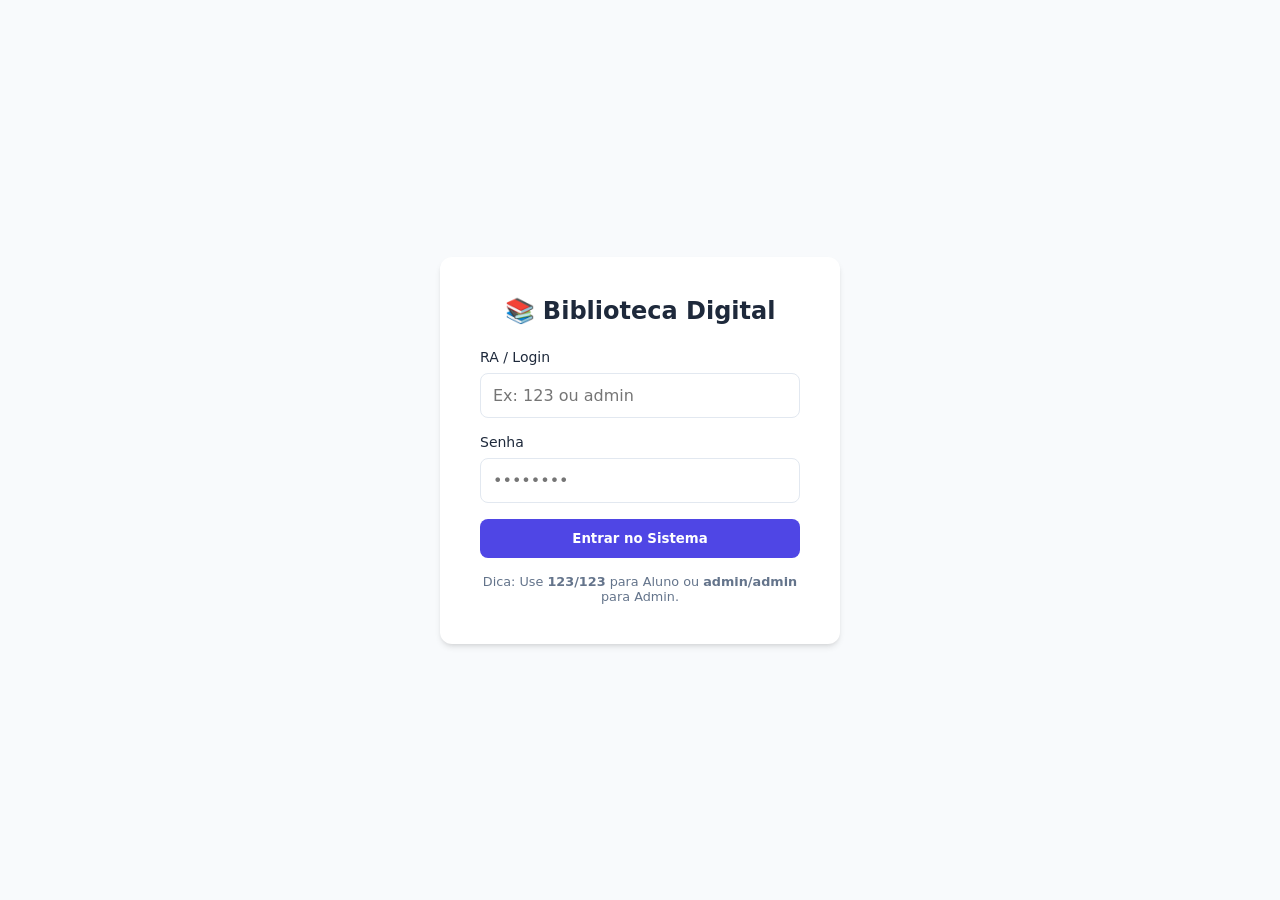
==== index.html @ 7f7744cf "Initial commit - Biblioteca Digital IMSIL" ====
<!DOCTYPE html>
<html lang="pt-br">
<head>
    <meta charset="UTF-8">
    <meta name="viewport" content="width=device-width, initial-scale=1.0">
    <title>Login - Biblioteca Digital</title>
    <link rel="stylesheet" href="css/style.css">
</head>
<body>
    <div class="login-container">
        <div class="auth-card">
            <h1>📚 Biblioteca Digital</h1>
            <form id="loginForm">
                <div class="form-group">
                    <label for="ra">RA / Login</label>
                    <input type="text" id="ra" placeholder="Ex: 123 ou admin" required>
                </div>
                <div class="form-group">
                    <label for="senha">Senha</label>
                    <input type="password" id="senha" placeholder="••••••••" required>
                </div>
                <button type="submit">Entrar no Sistema</button>
                <p style="margin-top: 1rem; font-size: 0.8rem; color: var(--text-muted); text-align: center;">
                    Dica: Use <b>123/123</b> para Aluno ou <b>admin/admin</b> para Admin.
                </p>
            </form>
        </div>
    </div>

    <script src="js/app.js"></script>
    <script>
        document.getElementById('loginForm').addEventListener('submit', (e) => {
            e.preventDefault();
            const ra = document.getElementById('ra').value;
            const senha = document.getElementById('senha').value;
            
            const user = LibraryApp.login(ra, senha);
            if (user) {
                if (user.tipo === 'admin') {
                    window.location.href = 'admin.html';
                } else {
                    window.location.href = 'dashboard.html';
                }
            } else {
                alert('RA ou senha incorretos!');
            }
        });
    </script>
</body>
</html>
---- css/style.css ----
/* Design System & Global Styles */
:root {
    --primary: #4f46e5;
    --primary-hover: #4338ca;
    --bg-main: #f8fafc;
    --bg-card: #ffffff;
    --text-main: #1e293b;
    --text-muted: #64748b;
    --border: #e2e8f0;
    
    --status-pending: #f59e0b;
    --status-approved: #10b981;
    --status-returned: #3b82f6;
    --status-overdue: #ef4444;
    
    --shadow: 0 4px 6px -1px rgb(0 0 0 / 0.1), 0 2px 4px -2px rgb(0 0 0 / 0.1);
    --radius: 12px;
}

* {
    margin: 0;
    padding: 0;
    box-sizing: border-box;
    font-family: 'Inter', system-ui, -apple-system, sans-serif;
}

body {
    background-color: var(--bg-main);
    color: var(--text-main);
    min-height: 100vh;
}

/* Layout */
header {
    background: var(--bg-card);
    border-bottom: 1px solid var(--border);
    padding: 1rem 2rem;
    display: flex;
    justify-content: space-between;
    align-items: center;
    position: sticky;
    top: 0;
    z-index: 100;
}

main {
    padding: 2rem;
    max-width: 1200px;
    margin: 0 auto;
}

/* Auth Pages */
.login-container {
    height: 100vh;
    display: flex;
    align-items: center;
    justify-content: center;
}

.auth-card {
    background: var(--bg-card);
    padding: 2.5rem;
    border-radius: var(--radius);
    box-shadow: var(--shadow);
    width: 100%;
    max-width: 400px;
}

.auth-card h1 {
    margin-bottom: 1.5rem;
    font-size: 1.5rem;
    text-align: center;
}

.form-group {
    margin-bottom: 1rem;
}

label {
    display: block;
    font-size: 0.875rem;
    font-weight: 500;
    margin-bottom: 0.5rem;
}

input {
    width: 100%;
    padding: 0.75rem;
    border: 1px solid var(--border);
    border-radius: 8px;
    font-size: 1rem;
    transition: border-color 0.2s;
}

input:focus {
    outline: none;
    border-color: var(--primary);
}

button {
    width: 100%;
    padding: 0.75rem;
    background: var(--primary);
    color: white;
    border: none;
    border-radius: 8px;
    font-weight: 600;
    cursor: pointer;
    transition: background 0.2s;
}

button:hover {
    background: var(--primary-hover);
}

/* Catalog & Grid */
.book-grid {
    display: grid;
    grid-template-columns: repeat(auto-fill, minmax(240px, 1fr));
    gap: 1.5rem;
    margin-top: 1.5rem;
}

.book-card {
    background: var(--bg-card);
    border-radius: var(--radius);
    overflow: hidden;
    box-shadow: var(--shadow);
    transition: transform 0.2s;
}

.book-card:hover {
    transform: translateY(-4px);
}

.book-cover {
    width: 100%;
    height: 300px;
    background: #e2e8f0;
    object-fit: cover;
}

.book-info {
    padding: 1rem;
}

.book-title {
    font-weight: 700;
    margin-bottom: 0.25rem;
}

.book-author {
    color: var(--text-muted);
    font-size: 0.875rem;
    margin-bottom: 1rem;
}

/* Badges */
.badge {
    padding: 0.25rem 0.75rem;
    border-radius: 9999px;
    font-size: 0.75rem;
    font-weight: 600;
    text-transform: uppercase;
}

.badge-pending { background: #fef3c7; color: var(--status-pending); }
.badge-approved { background: #dcfce7; color: var(--status-approved); }
.badge-returned { background: #dbeafe; color: var(--status-returned); }
.badge-overdue { background: #fee2e2; color: var(--status-overdue); }

/* Table for Admin */
.admin-table {
    width: 100%;
    border-collapse: collapse;
    background: var(--bg-card);
    border-radius: var(--radius);
    overflow: hidden;
    margin-top: 1rem;
}

.admin-table th, .admin-table td {
    padding: 1rem;
    text-align: left;
    border-bottom: 1px solid var(--border);
}

.admin-table th {
    background: #f1f5f9;
    font-weight: 600;
}

.actions {
    display: flex;
    gap: 0.5rem;
}

.btn-small {
    padding: 0.4rem 0.8rem;
    font-size: 0.875rem;
    width: auto;
}

.btn-secondary {
    background: var(--bg-main);
    color: var(--text-main);
    border: 1px solid var(--border);
}

.btn-secondary:hover {
    background: #e2e8f0;
}

/* Utils */
.flex-row { display: flex; justify-content: space-between; align-items: center; }
.mt-4 { margin-top: 1rem; }
.hidden { display: none; }
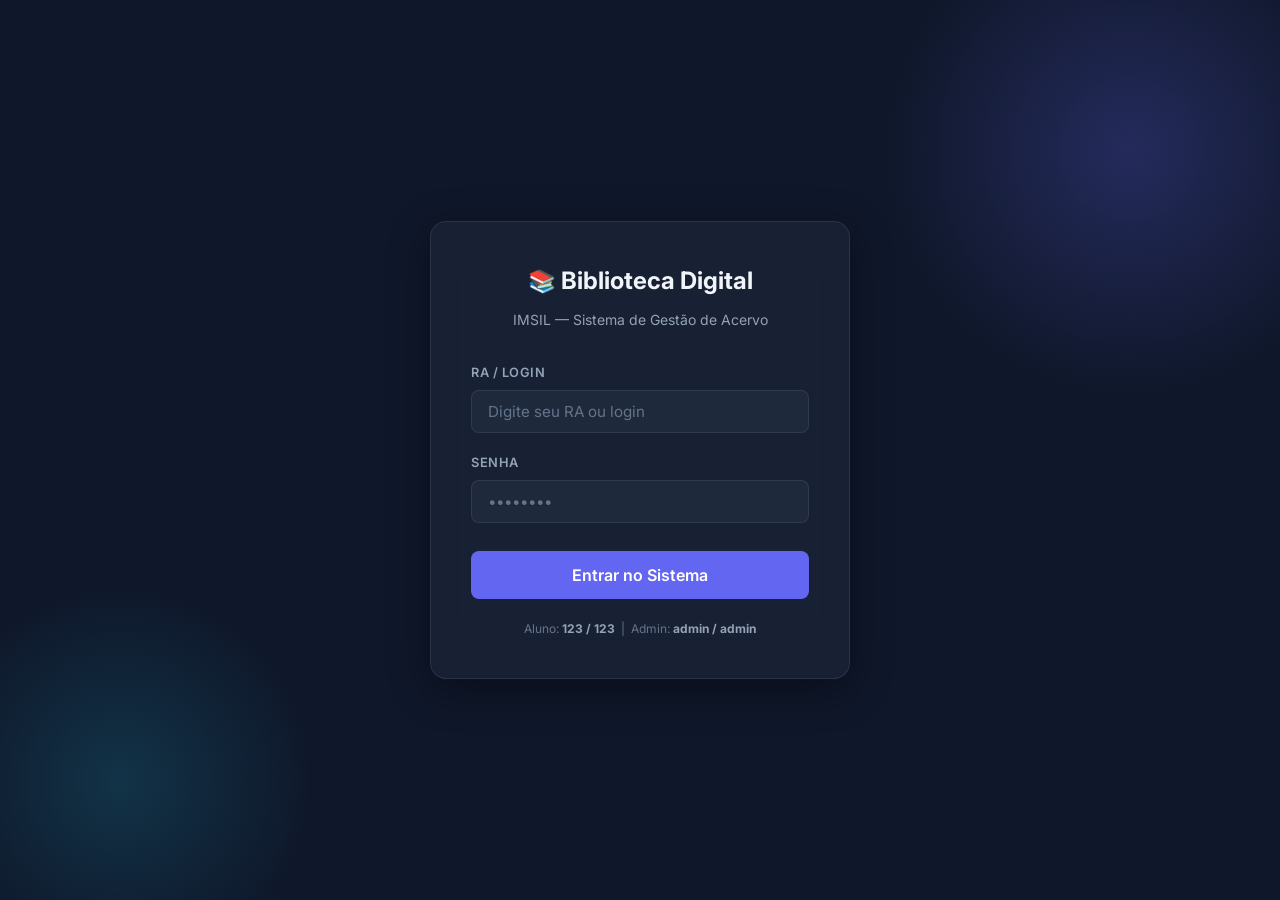
==== commit e9450a78: "Vinicius modificou o codigo" ====
--- a/index.html
+++ b/index.html
@@ -3,46 +3,63 @@
 <head>
     <meta charset="UTF-8">
     <meta name="viewport" content="width=device-width, initial-scale=1.0">
-    <title>Login - Biblioteca Digital</title>
+    <meta name="description" content="Sistema de Biblioteca Digital IMSIL — Acesse o acervo, reserve livros e acompanhe seus empréstimos.">
+    <title>Login — Biblioteca Digital IMSIL</title>
     <link rel="stylesheet" href="css/style.css">
 </head>
 <body>
-    <div class="login-container">
+    <div class="login-page">
         <div class="auth-card">
-            <h1>📚 Biblioteca Digital</h1>
+            <h1><span class="logo-icon">📚</span> Biblioteca Digital</h1>
+            <p class="subtitle">IMSIL — Sistema de Gestão de Acervo</p>
+
             <form id="loginForm">
                 <div class="form-group">
-                    <label for="ra">RA / Login</label>
-                    <input type="text" id="ra" placeholder="Ex: 123 ou admin" required>
+                    <label for="loginRA">RA / Login</label>
+                    <input type="text" id="loginRA" placeholder="Digite seu RA ou login" required autocomplete="username">
                 </div>
                 <div class="form-group">
-                    <label for="senha">Senha</label>
-                    <input type="password" id="senha" placeholder="••••••••" required>
+                    <label for="loginSenha">Senha</label>
+                    <input type="password" id="loginSenha" placeholder="••••••••" required autocomplete="current-password">
                 </div>
-                <button type="submit">Entrar no Sistema</button>
-                <p style="margin-top: 1rem; font-size: 0.8rem; color: var(--text-muted); text-align: center;">
-                    Dica: Use <b>123/123</b> para Aluno ou <b>admin/admin</b> para Admin.
-                </p>
+                <button type="submit" class="btn btn-primary btn-lg">Entrar no Sistema</button>
             </form>
+
+            <p class="login-hint">
+                Aluno: <b>123 / 123</b> &nbsp;|&nbsp; Admin: <b>admin / admin</b>
+            </p>
         </div>
     </div>
 
+    <script src="js/storage.js"></script>
+    <script src="js/api.js"></script>
+    <script src="js/auth.js"></script>
+    <script src="js/ui.js"></script>
     <script src="js/app.js"></script>
     <script>
+        // Se já estiver logado, redireciona
+        (() => {
+            const user = Auth.getUsuarioAtual();
+            if (user) {
+                window.location.href = user.tipo === 'admin' ? 'admin.html' : 'dashboard.html';
+                return;
+            }
+        })();
+
         document.getElementById('loginForm').addEventListener('submit', (e) => {
             e.preventDefault();
-            const ra = document.getElementById('ra').value;
-            const senha = document.getElementById('senha').value;
-            
-            const user = LibraryApp.login(ra, senha);
-            if (user) {
-                if (user.tipo === 'admin') {
-                    window.location.href = 'admin.html';
-                } else {
-                    window.location.href = 'dashboard.html';
-                }
+            const ra = document.getElementById('loginRA').value.trim();
+            const senha = document.getElementById('loginSenha').value;
+
+            const result = Auth.login(ra, senha);
+
+            if (result.success) {
+                UI.toast(`Bem-vindo, ${result.user.nome}!`, 'success');
+                setTimeout(() => {
+                    window.location.href = result.user.tipo === 'admin' ? 'admin.html' : 'dashboard.html';
+                }, 600);
             } else {
-                alert('RA ou senha incorretos!');
+                UI.toast(result.error, 'error');
             }
         });
     </script>
--- a/css/style.css
+++ b/css/style.css
@@ -1,217 +1,652 @@
-/* Design System & Global Styles */
+/* ==========================================
+   DESIGN SYSTEM V2 — Biblioteca Digital IMSIL
+   ========================================== */
+
+@import url('https://fonts.googleapis.com/css2?family=Inter:wght@300;400;500;600;700;800&display=swap');
+
 :root {
-    --primary: #4f46e5;
-    --primary-hover: #4338ca;
-    --bg-main: #f8fafc;
-    --bg-card: #ffffff;
-    --text-main: #1e293b;
+    --primary: #6366f1;
+    --primary-hover: #818cf8;
+    --primary-glow: rgba(99,102,241,0.25);
+    --accent: #22d3ee;
+    --accent-hover: #06b6d4;
+
+    --bg-body: #0f172a;
+    --bg-surface: #1e293b;
+    --bg-card: rgba(30,41,59,0.8);
+    --bg-elevated: #334155;
+    --bg-glass: rgba(30,41,59,0.6);
+
+    --text-primary: #f1f5f9;
+    --text-secondary: #94a3b8;
     --text-muted: #64748b;
-    --border: #e2e8f0;
-    
-    --status-pending: #f59e0b;
-    --status-approved: #10b981;
-    --status-returned: #3b82f6;
-    --status-overdue: #ef4444;
-    
-    --shadow: 0 4px 6px -1px rgb(0 0 0 / 0.1), 0 2px 4px -2px rgb(0 0 0 / 0.1);
-    --radius: 12px;
-}
-
-* {
-    margin: 0;
-    padding: 0;
-    box-sizing: border-box;
-    font-family: 'Inter', system-ui, -apple-system, sans-serif;
-}
+
+    --border: rgba(148,163,184,0.15);
+    --border-focus: var(--primary);
+
+    --success: #10b981;
+    --warning: #f59e0b;
+    --danger: #ef4444;
+    --info: #3b82f6;
+
+    --shadow-sm: 0 1px 3px rgba(0,0,0,0.3);
+    --shadow-md: 0 4px 14px rgba(0,0,0,0.35);
+    --shadow-lg: 0 10px 40px rgba(0,0,0,0.4);
+    --shadow-glow: 0 0 30px var(--primary-glow);
+
+    --radius-sm: 8px;
+    --radius-md: 12px;
+    --radius-lg: 16px;
+    --radius-xl: 24px;
+
+    --transition: 0.2s cubic-bezier(0.4,0,0.2,1);
+    --transition-slow: 0.4s cubic-bezier(0.4,0,0.2,1);
+}
+
+*, *::before, *::after { margin:0; padding:0; box-sizing:border-box; }
 
 body {
-    background-color: var(--bg-main);
-    color: var(--text-main);
+    font-family: 'Inter', system-ui, sans-serif;
+    background: var(--bg-body);
+    color: var(--text-primary);
     min-height: 100vh;
-}
-
-/* Layout */
+    line-height: 1.6;
+    -webkit-font-smoothing: antialiased;
+}
+
+a { color: var(--primary-hover); text-decoration: none; transition: color var(--transition); }
+a:hover { color: var(--accent); }
+
+/* ==========================================
+   HEADER / NAV
+   ========================================== */
 header {
-    background: var(--bg-card);
+    background: var(--bg-glass);
+    backdrop-filter: blur(20px);
+    -webkit-backdrop-filter: blur(20px);
     border-bottom: 1px solid var(--border);
-    padding: 1rem 2rem;
-    display: flex;
+    padding: 0 2rem;
+    height: 64px;
+    display: flex;
+    align-items: center;
     justify-content: space-between;
-    align-items: center;
     position: sticky;
     top: 0;
     z-index: 100;
 }
 
-main {
-    padding: 2rem;
-    max-width: 1200px;
-    margin: 0 auto;
-}
-
-/* Auth Pages */
-.login-container {
-    height: 100vh;
-    display: flex;
-    align-items: center;
-    justify-content: center;
-}
-
-.auth-card {
-    background: var(--bg-card);
-    padding: 2.5rem;
-    border-radius: var(--radius);
-    box-shadow: var(--shadow);
-    width: 100%;
-    max-width: 400px;
-}
-
-.auth-card h1 {
-    margin-bottom: 1.5rem;
-    font-size: 1.5rem;
-    text-align: center;
-}
-
-.form-group {
-    margin-bottom: 1rem;
-}
+.logo { font-weight: 700; font-size: 1.15rem; color: var(--text-primary); display:flex; align-items:center; gap:.5rem; }
+.logo-icon { font-size: 1.4rem; }
+
+nav { display: flex; align-items: center; gap: 0.5rem; }
+
+.nav-link {
+    padding: 0.5rem 1rem;
+    border-radius: var(--radius-sm);
+    font-size: 0.875rem;
+    font-weight: 500;
+    color: var(--text-secondary);
+    transition: all var(--transition);
+}
+.nav-link:hover, .nav-link.active { color: var(--text-primary); background: var(--bg-elevated); }
+
+/* ==========================================
+   MAIN
+   ========================================== */
+main { padding: 2rem; max-width: 1280px; margin: 0 auto; }
+
+.page-header { margin-bottom: 2rem; }
+.page-header h1 { font-size: 1.75rem; font-weight: 700; }
+.page-header p { color: var(--text-secondary); margin-top: .25rem; }
+
+/* ==========================================
+   BUTTONS
+   ========================================== */
+.btn {
+    display: inline-flex; align-items: center; justify-content: center; gap: .5rem;
+    padding: 0.65rem 1.25rem;
+    font-size: 0.875rem; font-weight: 600; font-family: inherit;
+    border: none; border-radius: var(--radius-sm);
+    cursor: pointer;
+    transition: all var(--transition);
+    white-space: nowrap;
+}
+.btn:active { transform: scale(0.97); }
+
+.btn-primary { background: var(--primary); color: #fff; }
+.btn-primary:hover { background: var(--primary-hover); box-shadow: var(--shadow-glow); }
+
+.btn-success { background: var(--success); color: #fff; }
+.btn-success:hover { background: #059669; }
+
+.btn-danger { background: var(--danger); color: #fff; }
+.btn-danger:hover { background: #dc2626; }
+
+.btn-info { background: var(--info); color: #fff; }
+.btn-info:hover { background: #2563eb; }
+
+.btn-ghost { background: transparent; color: var(--text-secondary); border: 1px solid var(--border); }
+.btn-ghost:hover { background: var(--bg-elevated); color: var(--text-primary); }
+
+.btn-outline { background: transparent; color: var(--primary-hover); border: 1px solid var(--primary); }
+.btn-outline:hover { background: var(--primary); color: #fff; }
+
+.btn-disabled { background: var(--bg-elevated); color: var(--text-muted); cursor: not-allowed; opacity: .6; }
+
+.btn-sm { padding: .45rem .85rem; font-size: .8rem; }
+.btn-xs { padding: .3rem .65rem; font-size: .75rem; }
+.btn-lg { padding: .85rem 1.75rem; font-size: 1rem; }
+
+/* ==========================================
+   FORMS
+   ========================================== */
+.form-group { margin-bottom: 1.25rem; }
 
 label {
     display: block;
-    font-size: 0.875rem;
-    font-weight: 500;
-    margin-bottom: 0.5rem;
-}
-
-input {
-    width: 100%;
-    padding: 0.75rem;
+    font-size: 0.8rem; font-weight: 600;
+    color: var(--text-secondary);
+    margin-bottom: .4rem;
+    text-transform: uppercase;
+    letter-spacing: .5px;
+}
+
+input, select, textarea {
+    width: 100%;
+    padding: 0.7rem 1rem;
+    background: var(--bg-surface);
     border: 1px solid var(--border);
-    border-radius: 8px;
-    font-size: 1rem;
-    transition: border-color 0.2s;
-}
-
-input:focus {
+    border-radius: var(--radius-sm);
+    color: var(--text-primary);
+    font-family: inherit;
+    font-size: 0.95rem;
+    transition: all var(--transition);
+}
+input:focus, select:focus, textarea:focus {
     outline: none;
     border-color: var(--primary);
-}
-
-button {
-    width: 100%;
-    padding: 0.75rem;
-    background: var(--primary);
-    color: white;
-    border: none;
-    border-radius: 8px;
-    font-weight: 600;
-    cursor: pointer;
-    transition: background 0.2s;
-}
-
-button:hover {
-    background: var(--primary-hover);
-}
-
-/* Catalog & Grid */
+    box-shadow: 0 0 0 3px var(--primary-glow);
+}
+input::placeholder { color: var(--text-muted); }
+
+.search-wrapper {
+    position: relative;
+    max-width: 450px;
+    width: 100%;
+}
+.search-wrapper input { padding-left: 2.75rem; }
+.search-icon {
+    position: absolute;
+    left: 1rem; top: 50%;
+    transform: translateY(-50%);
+    color: var(--text-muted);
+    font-size: 1rem;
+    pointer-events: none;
+}
+
+/* ==========================================
+   LOGIN PAGE
+   ========================================== */
+.login-page {
+    min-height: 100vh;
+    display: flex;
+    align-items: center;
+    justify-content: center;
+    background: var(--bg-body);
+    position: relative;
+    overflow: hidden;
+}
+.login-page::before {
+    content: '';
+    position: absolute;
+    width: 500px; height: 500px;
+    background: radial-gradient(circle, var(--primary-glow) 0%, transparent 70%);
+    top: -100px; right: -100px;
+    border-radius: 50%;
+    animation: pulse-glow 4s ease-in-out infinite alternate;
+}
+.login-page::after {
+    content: '';
+    position: absolute;
+    width: 400px; height: 400px;
+    background: radial-gradient(circle, rgba(34,211,238,0.15) 0%, transparent 70%);
+    bottom: -80px; left: -80px;
+    border-radius: 50%;
+    animation: pulse-glow 5s ease-in-out infinite alternate-reverse;
+}
+
+@keyframes pulse-glow {
+    0% { opacity: .5; transform: scale(1); }
+    100% { opacity: 1; transform: scale(1.1); }
+}
+
+.auth-card {
+    background: var(--bg-glass);
+    backdrop-filter: blur(24px);
+    -webkit-backdrop-filter: blur(24px);
+    border: 1px solid var(--border);
+    padding: 2.5rem;
+    border-radius: var(--radius-lg);
+    width: 100%;
+    max-width: 420px;
+    box-shadow: var(--shadow-lg);
+    position: relative;
+    z-index: 1;
+    animation: fadeSlideUp .6s ease-out;
+}
+.auth-card h1 {
+    text-align: center;
+    font-size: 1.5rem;
+    margin-bottom: .5rem;
+}
+.auth-card .subtitle {
+    text-align: center;
+    color: var(--text-secondary);
+    font-size: .875rem;
+    margin-bottom: 2rem;
+}
+.auth-card button[type="submit"] {
+    width: 100%;
+    margin-top: .5rem;
+}
+.login-hint {
+    margin-top: 1.25rem;
+    text-align: center;
+    font-size: .75rem;
+    color: var(--text-muted);
+    line-height: 1.6;
+}
+.login-hint b { color: var(--text-secondary); }
+
+/* ==========================================
+   BOOK GRID & CARDS
+   ========================================== */
 .book-grid {
     display: grid;
-    grid-template-columns: repeat(auto-fill, minmax(240px, 1fr));
+    grid-template-columns: repeat(auto-fill, minmax(220px, 1fr));
     gap: 1.5rem;
-    margin-top: 1.5rem;
 }
 
 .book-card {
     background: var(--bg-card);
-    border-radius: var(--radius);
+    backdrop-filter: blur(10px);
+    border: 1px solid var(--border);
+    border-radius: var(--radius-md);
     overflow: hidden;
-    box-shadow: var(--shadow);
-    transition: transform 0.2s;
-}
-
+    transition: all var(--transition);
+    animation: fadeSlideUp .5s ease-out both;
+}
 .book-card:hover {
-    transform: translateY(-4px);
-}
-
+    transform: translateY(-6px);
+    box-shadow: var(--shadow-lg);
+    border-color: rgba(99,102,241,0.3);
+}
+
+.book-cover-wrapper {
+    width: 100%;
+    height: 260px;
+    background: var(--bg-elevated);
+    display: flex;
+    align-items: center;
+    justify-content: center;
+    overflow: hidden;
+}
 .book-cover {
     width: 100%;
-    height: 300px;
-    background: #e2e8f0;
+    height: 100%;
     object-fit: cover;
-}
-
-.book-info {
-    padding: 1rem;
-}
-
+    transition: transform var(--transition-slow);
+}
+.book-card:hover .book-cover { transform: scale(1.05); }
+.book-cover-fallback {
+    display: flex;
+    align-items: center;
+    justify-content: center;
+    width: 100%; height: 100%;
+    font-size: 4rem;
+    background: linear-gradient(135deg, var(--bg-elevated), var(--bg-surface));
+    color: var(--text-muted);
+}
+
+.book-info { padding: 1rem; }
 .book-title {
     font-weight: 700;
-    margin-bottom: 0.25rem;
-}
-
+    font-size: .95rem;
+    margin-bottom: .25rem;
+    display: -webkit-box;
+    -webkit-line-clamp: 2;
+    -webkit-box-orient: vertical;
+    overflow: hidden;
+}
 .book-author {
-    color: var(--text-muted);
-    font-size: 0.875rem;
-    margin-bottom: 1rem;
-}
-
-/* Badges */
+    color: var(--text-secondary);
+    font-size: .8rem;
+    margin-bottom: .75rem;
+}
+.book-meta { margin-bottom: .75rem; }
+.book-actions { display: flex; gap: .5rem; flex-wrap: wrap; }
+
+/* ==========================================
+   BADGES
+   ========================================== */
 .badge {
-    padding: 0.25rem 0.75rem;
+    display: inline-flex;
+    align-items: center;
+    padding: .2rem .65rem;
     border-radius: 9999px;
-    font-size: 0.75rem;
+    font-size: .7rem;
     font-weight: 600;
     text-transform: uppercase;
-}
-
-.badge-pending { background: #fef3c7; color: var(--status-pending); }
-.badge-approved { background: #dcfce7; color: var(--status-approved); }
-.badge-returned { background: #dbeafe; color: var(--status-returned); }
-.badge-overdue { background: #fee2e2; color: var(--status-overdue); }
-
-/* Table for Admin */
-.admin-table {
+    letter-spacing: .3px;
+}
+.badge-available { background: rgba(16,185,129,0.15); color: var(--success); }
+.badge-unavailable { background: rgba(239,68,68,0.15); color: var(--danger); }
+.badge-pending { background: rgba(245,158,11,0.15); color: var(--warning); }
+.badge-approved { background: rgba(16,185,129,0.15); color: var(--success); }
+.badge-returned { background: rgba(59,130,246,0.15); color: var(--info); }
+.badge-overdue { background: rgba(239,68,68,0.15); color: var(--danger); }
+.badge-refused { background: rgba(100,116,139,0.15); color: var(--text-muted); }
+
+/* ==========================================
+   STAT CARDS
+   ========================================== */
+.stats-grid {
+    display: grid;
+    grid-template-columns: repeat(auto-fit, minmax(180px, 1fr));
+    gap: 1rem;
+    margin-bottom: 2rem;
+}
+.stat-card {
+    background: var(--bg-card);
+    backdrop-filter: blur(10px);
+    border: 1px solid var(--border);
+    border-radius: var(--radius-md);
+    padding: 1.25rem;
+    display: flex;
+    align-items: center;
+    gap: 1rem;
+    transition: all var(--transition);
+}
+.stat-card:hover { border-color: rgba(99,102,241,0.3); transform: translateY(-2px); }
+.stat-icon { font-size: 2rem; }
+.stat-data { display: flex; flex-direction: column; }
+.stat-value { font-size: 1.5rem; font-weight: 800; line-height: 1.2; }
+.stat-label { font-size: .75rem; color: var(--text-secondary); text-transform: uppercase; letter-spacing: .3px; }
+
+/* ==========================================
+   LOAN CARDS (STUDENT)
+   ========================================== */
+.loans-list { display: flex; flex-direction: column; gap: 1rem; }
+
+.loan-card {
+    background: var(--bg-card);
+    backdrop-filter: blur(10px);
+    border: 1px solid var(--border);
+    border-radius: var(--radius-md);
+    padding: 1.25rem;
+    transition: all var(--transition);
+    animation: fadeSlideUp .4s ease-out both;
+}
+.loan-card:hover { border-color: rgba(99,102,241,0.3); }
+.loan-overdue { border-color: rgba(239,68,68,0.4); background: rgba(239,68,68,0.05); }
+
+.loan-header { display: flex; justify-content: space-between; align-items: center; margin-bottom: .75rem; flex-wrap: wrap; gap: .5rem; }
+.loan-header h4 { font-size: 1rem; font-weight: 600; }
+
+.loan-details { display: grid; grid-template-columns: repeat(auto-fit, minmax(140px, 1fr)); gap: .75rem; }
+.loan-detail-item { display: flex; flex-direction: column; }
+.loan-label { font-size: .7rem; color: var(--text-muted); text-transform: uppercase; letter-spacing: .3px; }
+.loan-value { font-size: .875rem; font-weight: 500; }
+
+/* ==========================================
+   DATA TABLE (ADMIN)
+   ========================================== */
+.table-responsive { overflow-x: auto; border-radius: var(--radius-md); border: 1px solid var(--border); }
+
+.data-table {
     width: 100%;
     border-collapse: collapse;
     background: var(--bg-card);
-    border-radius: var(--radius);
-    overflow: hidden;
-    margin-top: 1rem;
-}
-
-.admin-table th, .admin-table td {
-    padding: 1rem;
+}
+.data-table th, .data-table td {
+    padding: .85rem 1rem;
     text-align: left;
     border-bottom: 1px solid var(--border);
-}
-
-.admin-table th {
-    background: #f1f5f9;
+    font-size: .875rem;
+}
+.data-table th {
+    background: var(--bg-elevated);
     font-weight: 600;
-}
-
-.actions {
-    display: flex;
-    gap: 0.5rem;
-}
-
-.btn-small {
-    padding: 0.4rem 0.8rem;
-    font-size: 0.875rem;
-    width: auto;
-}
-
-.btn-secondary {
-    background: var(--bg-main);
-    color: var(--text-main);
+    font-size: .75rem;
+    text-transform: uppercase;
+    letter-spacing: .5px;
+    color: var(--text-secondary);
+}
+.data-table tbody tr { transition: background var(--transition); }
+.data-table tbody tr:hover { background: rgba(99,102,241,0.05); }
+.data-table tbody tr:last-child td { border-bottom: none; }
+.row-overdue { background: rgba(239,68,68,0.05) !important; }
+
+.action-group { display: flex; gap: .4rem; flex-wrap: wrap; }
+
+/* ==========================================
+   FILTER TABS
+   ========================================== */
+.filter-tabs {
+    display: flex;
+    gap: .5rem;
+    margin-bottom: 1.5rem;
+    flex-wrap: wrap;
+}
+.filter-tab {
+    padding: .45rem 1rem;
+    border-radius: var(--radius-sm);
+    font-size: .8rem;
+    font-weight: 500;
+    cursor: pointer;
+    background: var(--bg-surface);
+    color: var(--text-secondary);
     border: 1px solid var(--border);
-}
-
-.btn-secondary:hover {
-    background: #e2e8f0;
-}
-
-/* Utils */
-.flex-row { display: flex; justify-content: space-between; align-items: center; }
-.mt-4 { margin-top: 1rem; }
-.hidden { display: none; }
+    transition: all var(--transition);
+    font-family: inherit;
+}
+.filter-tab:hover { background: var(--bg-elevated); color: var(--text-primary); }
+.filter-tab.active { background: var(--primary); color: #fff; border-color: var(--primary); }
+
+/* ==========================================
+   MODAL
+   ========================================== */
+.modal-overlay {
+    position: fixed;
+    inset: 0;
+    background: rgba(0,0,0,0.6);
+    backdrop-filter: blur(4px);
+    display: flex;
+    align-items: center;
+    justify-content: center;
+    z-index: 1000;
+    padding: 1rem;
+    opacity: 0;
+    transition: opacity var(--transition);
+}
+.modal-overlay.modal-active { opacity: 1; }
+
+.modal {
+    background: var(--bg-surface);
+    border: 1px solid var(--border);
+    border-radius: var(--radius-lg);
+    max-width: 700px;
+    width: 100%;
+    max-height: 90vh;
+    overflow-y: auto;
+    position: relative;
+    box-shadow: var(--shadow-lg);
+    animation: fadeSlideUp .3s ease-out;
+}
+.modal-close {
+    position: absolute;
+    top: 1rem; right: 1rem;
+    background: var(--bg-elevated);
+    border: none;
+    color: var(--text-secondary);
+    width: 32px; height: 32px;
+    border-radius: 50%;
+    cursor: pointer;
+    font-size: 1rem;
+    display: flex; align-items: center; justify-content: center;
+    transition: all var(--transition);
+    z-index: 2;
+}
+.modal-close:hover { background: var(--danger); color: #fff; }
+
+.modal-body { display: flex; gap: 1.5rem; padding: 2rem; }
+
+.modal-cover { flex-shrink: 0; width: 180px; }
+.modal-cover img { width: 100%; border-radius: var(--radius-sm); }
+.modal-fallback { width: 180px; height: 250px; border-radius: var(--radius-sm); }
+
+.modal-info { flex: 1; }
+.modal-info h2 { font-size: 1.25rem; margin-bottom: .5rem; }
+.modal-author { color: var(--text-secondary); margin-bottom: .75rem; }
+.modal-tags { display: flex; gap: .4rem; flex-wrap: wrap; margin-bottom: 1rem; }
+.tag {
+    padding: .2rem .5rem;
+    background: var(--bg-elevated);
+    border-radius: var(--radius-sm);
+    font-size: .7rem;
+    color: var(--text-secondary);
+}
+.modal-sinopse {
+    font-size: .875rem;
+    color: var(--text-secondary);
+    line-height: 1.6;
+    margin-bottom: 1rem;
+    max-height: 150px;
+    overflow-y: auto;
+}
+.modal-stock { margin-bottom: 1rem; }
+
+/* ==========================================
+   TOAST NOTIFICATIONS
+   ========================================== */
+#toastContainer {
+    position: fixed;
+    top: 80px; right: 1.5rem;
+    display: flex;
+    flex-direction: column;
+    gap: .5rem;
+    z-index: 9999;
+    pointer-events: none;
+}
+.toast {
+    display: flex;
+    align-items: center;
+    gap: .75rem;
+    padding: .75rem 1.25rem;
+    border-radius: var(--radius-sm);
+    font-size: .875rem;
+    font-weight: 500;
+    box-shadow: var(--shadow-md);
+    pointer-events: auto;
+    transform: translateX(120%);
+    opacity: 0;
+    transition: all .35s cubic-bezier(0.4,0,0.2,1);
+    backdrop-filter: blur(10px);
+}
+.toast-show { transform: translateX(0); opacity: 1; }
+.toast-hide { transform: translateX(120%); opacity: 0; }
+
+.toast-icon { font-size: 1.1rem; font-weight: 700; }
+.toast-success { background: rgba(16,185,129,0.9); color: #fff; }
+.toast-error { background: rgba(239,68,68,0.9); color: #fff; }
+.toast-info { background: rgba(59,130,246,0.9); color: #fff; }
+.toast-warning { background: rgba(245,158,11,0.9); color: #fff; }
+
+/* ==========================================
+   LOADING / EMPTY / ERROR STATES
+   ========================================== */
+.loading-state, .empty-state, .error-state {
+    display: flex;
+    flex-direction: column;
+    align-items: center;
+    justify-content: center;
+    padding: 3rem 1rem;
+    color: var(--text-muted);
+    text-align: center;
+    gap: 1rem;
+}
+.spinner {
+    width: 36px; height: 36px;
+    border: 3px solid var(--border);
+    border-top-color: var(--primary);
+    border-radius: 50%;
+    animation: spin .8s linear infinite;
+}
+@keyframes spin { to { transform: rotate(360deg); } }
+.empty-icon, .error-icon { font-size: 3rem; }
+
+/* ==========================================
+   SECTION DIVIDERS
+   ========================================== */
+.section-title {
+    font-size: 1.1rem;
+    font-weight: 600;
+    margin-bottom: 1rem;
+    padding-bottom: .5rem;
+    border-bottom: 1px solid var(--border);
+}
+
+/* ==========================================
+   TEXT HELPERS
+   ========================================== */
+.text-danger { color: var(--danger) !important; }
+.text-success { color: var(--success) !important; }
+.text-muted { color: var(--text-muted) !important; }
+.text-sm { font-size: .8rem; }
+.text-center { text-align: center; }
+.mt-1 { margin-top: .5rem; }
+.mt-2 { margin-top: 1rem; }
+.mt-3 { margin-top: 1.5rem; }
+.mt-4 { margin-top: 2rem; }
+.mb-2 { margin-bottom: 1rem; }
+.gap-1 { gap: .5rem; }
+.flex-row { display: flex; justify-content: space-between; align-items: center; flex-wrap: wrap; gap: 1rem; }
+.hidden { display: none !important; }
+
+/* ==========================================
+   ANIMATIONS
+   ========================================== */
+@keyframes fadeSlideUp {
+    from { opacity: 0; transform: translateY(16px); }
+    to { opacity: 1; transform: translateY(0); }
+}
+
+/* Stagger animation for grid children */
+.book-grid .book-card:nth-child(1) { animation-delay: .05s; }
+.book-grid .book-card:nth-child(2) { animation-delay: .1s; }
+.book-grid .book-card:nth-child(3) { animation-delay: .15s; }
+.book-grid .book-card:nth-child(4) { animation-delay: .2s; }
+.book-grid .book-card:nth-child(5) { animation-delay: .25s; }
+.book-grid .book-card:nth-child(6) { animation-delay: .3s; }
+.book-grid .book-card:nth-child(7) { animation-delay: .35s; }
+.book-grid .book-card:nth-child(8) { animation-delay: .4s; }
+
+/* ==========================================
+   RESPONSIVE
+   ========================================== */
+@media (max-width: 768px) {
+    header { padding: 0 1rem; }
+    main { padding: 1.25rem; }
+    .book-grid { grid-template-columns: repeat(auto-fill, minmax(160px, 1fr)); gap: 1rem; }
+    .book-cover-wrapper { height: 200px; }
+    .modal-body { flex-direction: column; }
+    .modal-cover { width: 100%; }
+    .modal-cover img { max-height: 250px; object-fit: contain; }
+    .stats-grid { grid-template-columns: repeat(2, 1fr); }
+    .page-header h1 { font-size: 1.35rem; }
+}
+@media (max-width: 480px) {
+    .stats-grid { grid-template-columns: 1fr; }
+    .book-grid { grid-template-columns: 1fr; }
+    .filter-tabs { gap: .35rem; }
+}
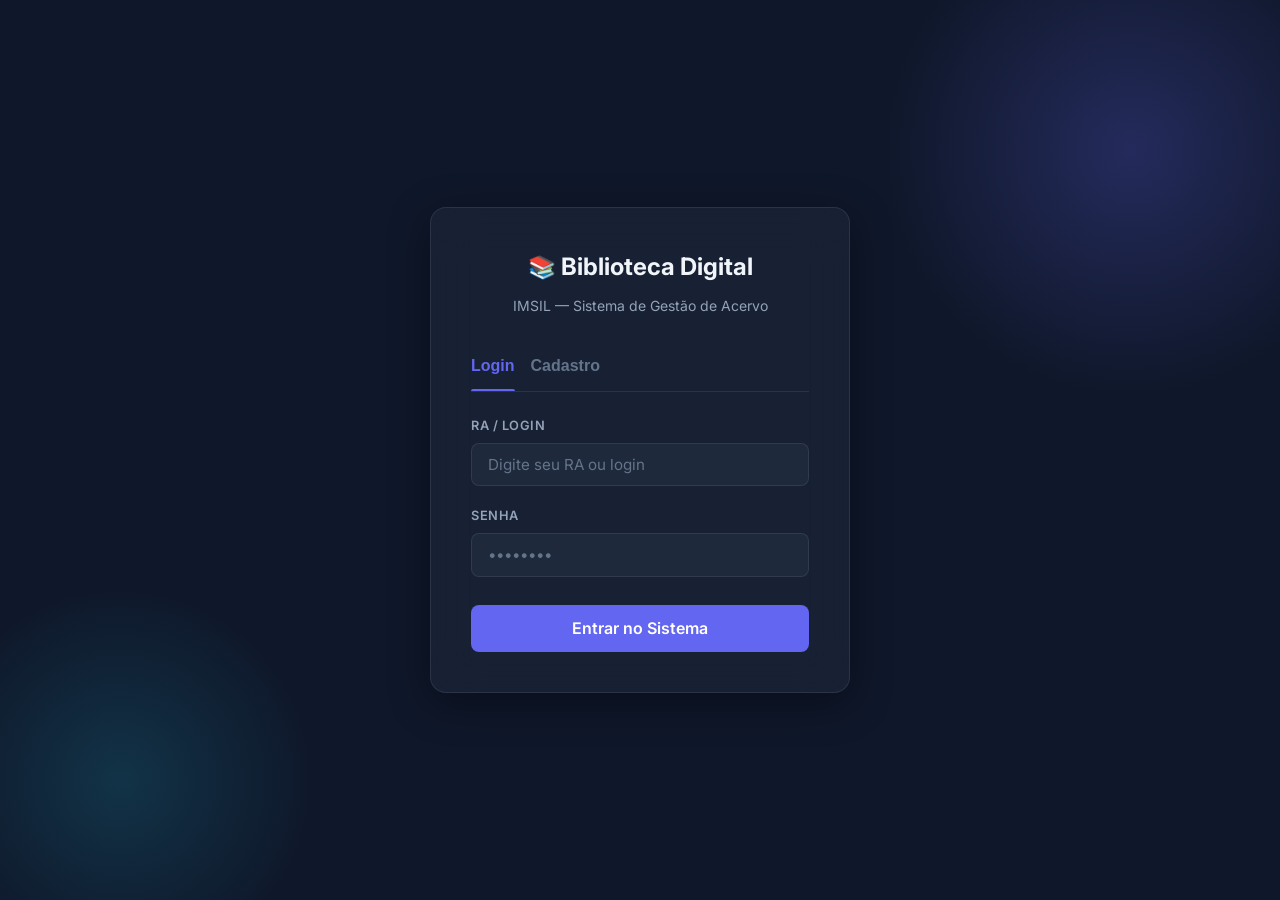
==== commit 7985e74e: "feat: implementar motor unificado, nova UX, refatoracao de pipeline e curadoria inteligente" ====
--- a/index.html
+++ b/index.html
@@ -13,7 +13,12 @@
             <h1><span class="logo-icon">📚</span> Biblioteca Digital</h1>
             <p class="subtitle">IMSIL — Sistema de Gestão de Acervo</p>
 
-            <form id="loginForm">
+            <div class="auth-tabs">
+                <button class="auth-tab active" onclick="toggleAuth('login')">Login</button>
+                <button class="auth-tab" onclick="toggleAuth('register')">Cadastro</button>
+            </div>
+
+            <form id="loginForm" class="auth-form active">
                 <div class="form-group">
                     <label for="loginRA">RA / Login</label>
                     <input type="text" id="loginRA" placeholder="Digite seu RA ou login" required autocomplete="username">
@@ -25,12 +30,26 @@
                 <button type="submit" class="btn btn-primary btn-lg">Entrar no Sistema</button>
             </form>
 
-            <p class="login-hint">
-                Aluno: <b>123 / 123</b> &nbsp;|&nbsp; Admin: <b>admin / admin</b>
-            </p>
+            <form id="registerForm" class="auth-form" style="display: none;">
+                <div class="form-group">
+                    <label for="regNome">Nome Completo</label>
+                    <input type="text" id="regNome" placeholder="Seu nome" required>
+                </div>
+                <div class="form-group">
+                    <label for="regRA">RA</label>
+                    <input type="text" id="regRA" placeholder="Seu Registro Acadêmico" required>
+                </div>
+                <div class="form-group">
+                    <label for="regSenha">Senha</label>
+                    <input type="password" id="regSenha" placeholder="Crie uma senha" required>
+                </div>
+                <button type="submit" class="btn btn-primary btn-lg">Criar Conta</button>
+            </form>
+
         </div>
     </div>
 
+    <script src="js/config.js" onerror="console.log('[Config] config.js não encontrado, usando modo sem API Key.')"></script>
     <script src="js/storage.js"></script>
     <script src="js/api.js"></script>
     <script src="js/auth.js"></script>
@@ -45,6 +64,27 @@
                 return;
             }
         })();
+
+        function toggleAuth(type) {
+            const tabs = document.querySelectorAll('.auth-tab');
+            const forms = document.querySelectorAll('.auth-form');
+            
+            tabs.forEach(t => t.classList.remove('active'));
+            forms.forEach(f => {
+                f.classList.remove('active');
+                f.style.display = 'none';
+            });
+            
+            if (type === 'login') {
+                tabs[0].classList.add('active');
+                document.getElementById('loginForm').style.display = 'block';
+                setTimeout(() => document.getElementById('loginForm').classList.add('active'), 10);
+            } else {
+                tabs[1].classList.add('active');
+                document.getElementById('registerForm').style.display = 'block';
+                setTimeout(() => document.getElementById('registerForm').classList.add('active'), 10);
+            }
+        }
 
         document.getElementById('loginForm').addEventListener('submit', (e) => {
             e.preventDefault();
@@ -62,6 +102,23 @@
                 UI.toast(result.error, 'error');
             }
         });
+
+        document.getElementById('registerForm').addEventListener('submit', (e) => {
+            e.preventDefault();
+            const nome = document.getElementById('regNome').value.trim();
+            const ra = document.getElementById('regRA').value.trim();
+            const senha = document.getElementById('regSenha').value;
+
+            const result = Auth.registrar(ra, nome, senha, 'aluno');
+
+            if (result.success) {
+                UI.toast('Conta criada com sucesso! Faça login.', 'success');
+                document.getElementById('registerForm').reset();
+                toggleAuth('login');
+            } else {
+                UI.toast(result.error, 'error');
+            }
+        });
     </script>
 </body>
 </html>
--- a/css/style.css
+++ b/css/style.css
@@ -257,6 +257,44 @@
     line-height: 1.6;
 }
 .login-hint b { color: var(--text-secondary); }
+
+.auth-tabs {
+    display: flex;
+    gap: 1rem;
+    margin-bottom: 1.5rem;
+    border-bottom: 1px solid var(--border);
+    padding-bottom: .5rem;
+}
+.auth-tab {
+    background: none;
+    border: none;
+    color: var(--text-muted);
+    font-size: 1rem;
+    font-weight: 600;
+    cursor: pointer;
+    padding: .5rem 0;
+    position: relative;
+    transition: color var(--transition);
+}
+.auth-tab:hover { color: var(--text-primary); }
+.auth-tab.active { color: var(--primary); }
+.auth-tab.active::after {
+    content: '';
+    position: absolute;
+    bottom: -8px; left: 0; width: 100%;
+    height: 2px;
+    background: var(--primary);
+    border-radius: 2px 2px 0 0;
+}
+.auth-form {
+    opacity: 0;
+    transform: translateY(10px);
+    transition: all .3s ease;
+}
+.auth-form.active {
+    opacity: 1;
+    transform: translateY(0);
+}
 
 /* ==========================================
    BOOK GRID & CARDS
